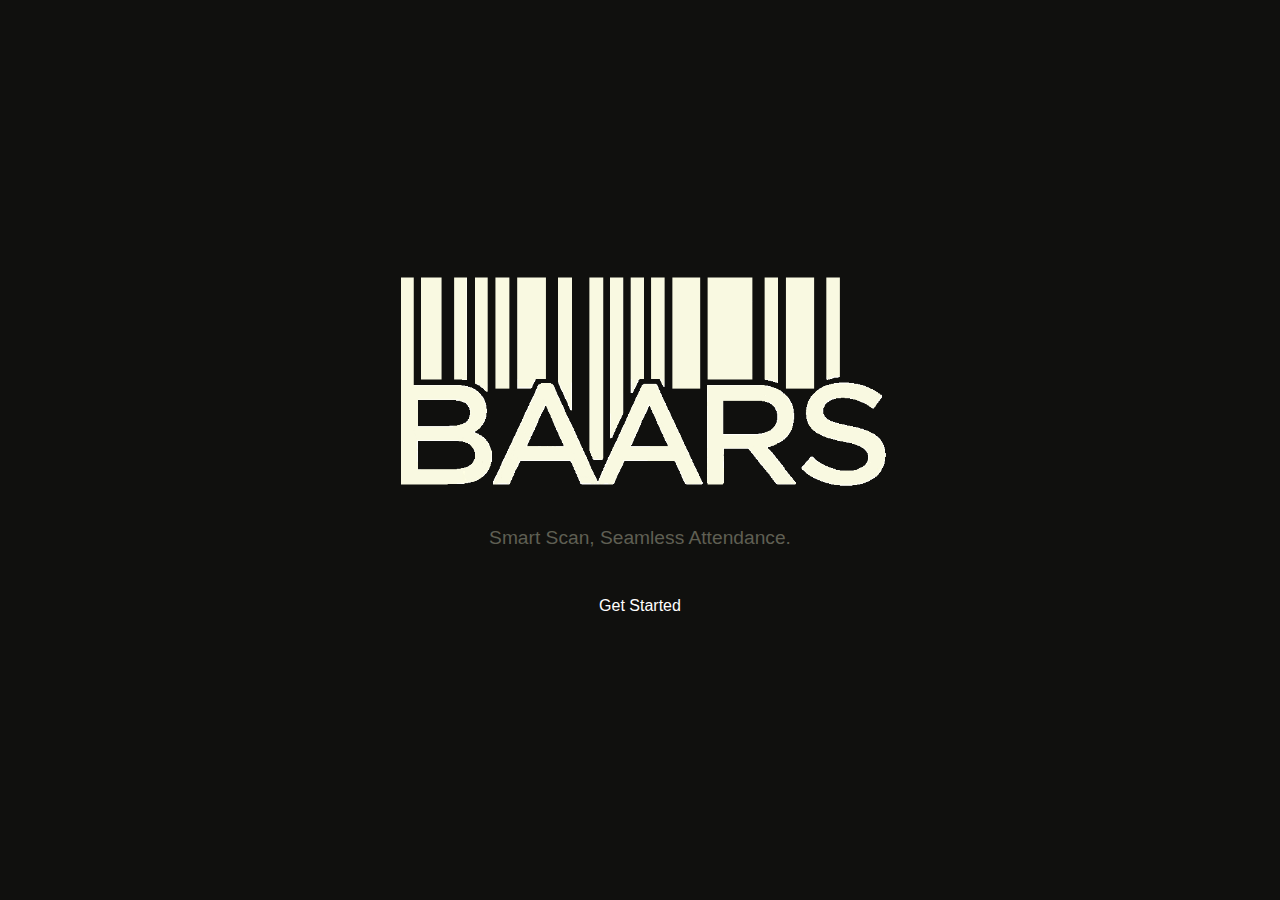
==== Website/index.html @ 1b1de349 "Initial commit: Added PWA project" ====
<!DOCTYPE html>
<html lang="en">
<head>
    <meta charset="UTF-8">
    <meta name="viewport" content="width=device-width, initial-scale=1.0">
    <title>BAARS</title>
    <link rel="stylesheet" href="styles/styles.css">
    <link rel="font" href="styles/satoshi.css">
</head>
<body>
    <div class="container">
        <img src="assets/logo.png" class="logo">
        <p>Smart Scan, Seamless Attendance.</p>
        <button id="get-started">Get Started</button>
    </div>
    <script src="button/script.js"></script>
</body>
</html>
---- Website/styles/styles.css ----
/* General Styles */
body {
    margin: 0;
    font-family: 'Satoshi-Variable', sans-serif;
    background-color: #10100e; /* Light background */
    color: #333; /* Dark text */
    display: flex;
    justify-content: center;
    align-items: center;
    height: 100vh; /* Full viewport height */
    text-align: center;
}

/* Container */
.container {
    max-width: 600px;
    padding: 20px;
}

/* Logo */
.logo {
    width: 500px; /* Adjust the size as needed */
    height: auto; /* Maintain aspect ratio */
    margin-bottom: 0.5rem; /* Space below the logo */
}

.logo {
    animation: fadeIn 1s ease-in-out;
}

@keyframes fadeIn {
    from { opacity: 0; }
    to { opacity: 1; }
}

/* Subtitle */
p {
    font-size: 1.2rem;
    color: #5f5f53; /* Gray color for the subtitle */
    margin-bottom: 2rem;
}

/* Get Started Button */
#get-started {
    padding: 1rem 2rem;
    font-size: 1rem;
    color: #fff;
    background-color: transparent; /* Blue background */
    border: none;
    border-radius: 5px;
    cursor: pointer;
    transition: background-color 0.3s;
}

#get-started:hover {
    background-color: #5f5f53; /* Darker blue on hover */
}
---- Website/styles/satoshi.css ----
/**
* @license
*
* Font Family: Satoshi
* Designed by: Deni Anggara
* URL: https://www.fontshare.com/fonts/satoshi
* © 2025 Indian Type Foundry
*
* Satoshi Light 
* Satoshi LightItalic 
* Satoshi Regular 
* Satoshi Italic 
* Satoshi Medium 
* Satoshi MediumItalic 
* Satoshi Bold 
* Satoshi BoldItalic 
* Satoshi Black 
* Satoshi BlackItalic 
* Satoshi Variable (Variable font)
* Satoshi VariableItalic (Variable font)

*
*/
@font-face {
  font-family: 'Satoshi-Light';
  src: url('../fonts/Satoshi-Light.woff2') format('woff2'),
       url('../fonts/Satoshi-Light.woff') format('woff'),
       url('../fonts/Satoshi-Light.ttf') format('truetype');
  font-weight: 300;
  font-display: swap;
  font-style: normal;
}
@font-face {
  font-family: 'Satoshi-LightItalic';
  src: url('../fonts/Satoshi-LightItalic.woff2') format('woff2'),
       url('../fonts/Satoshi-LightItalic.woff') format('woff'),
       url('../fonts/Satoshi-LightItalic.ttf') format('truetype');
  font-weight: 300;
  font-display: swap;
  font-style: italic;
}
@font-face {
  font-family: 'Satoshi-Regular';
  src: url('../fonts/Satoshi-Regular.woff2') format('woff2'),
       url('../fonts/Satoshi-Regular.woff') format('woff'),
       url('../fonts/Satoshi-Regular.ttf') format('truetype');
  font-weight: 400;
  font-display: swap;
  font-style: normal;
}
@font-face {
  font-family: 'Satoshi-Italic';
  src: url('../fonts/Satoshi-Italic.woff2') format('woff2'),
       url('../fonts/Satoshi-Italic.woff') format('woff'),
       url('../fonts/Satoshi-Italic.ttf') format('truetype');
  font-weight: 400;
  font-display: swap;
  font-style: italic;
}
@font-face {
  font-family: 'Satoshi-Medium';
  src: url('../fonts/Satoshi-Medium.woff2') format('woff2'),
       url('../fonts/Satoshi-Medium.woff') format('woff'),
       url('../fonts/Satoshi-Medium.ttf') format('truetype');
  font-weight: 500;
  font-display: swap;
  font-style: normal;
}
@font-face {
  font-family: 'Satoshi-MediumItalic';
  src: url('../fonts/Satoshi-MediumItalic.woff2') format('woff2'),
       url('../fonts/Satoshi-MediumItalic.woff') format('woff'),
       url('../fonts/Satoshi-MediumItalic.ttf') format('truetype');
  font-weight: 500;
  font-display: swap;
  font-style: italic;
}
@font-face {
  font-family: 'Satoshi-Bold';
  src: url('../fonts/Satoshi-Bold.woff2') format('woff2'),
       url('../fonts/Satoshi-Bold.woff') format('woff'),
       url('../fonts/Satoshi-Bold.ttf') format('truetype');
  font-weight: 700;
  font-display: swap;
  font-style: normal;
}
@font-face {
  font-family: 'Satoshi-BoldItalic';
  src: url('../fonts/Satoshi-BoldItalic.woff2') format('woff2'),
       url('../fonts/Satoshi-BoldItalic.woff') format('woff'),
       url('../fonts/Satoshi-BoldItalic.ttf') format('truetype');
  font-weight: 700;
  font-display: swap;
  font-style: italic;
}
@font-face {
  font-family: 'Satoshi-Black';
  src: url('../fonts/Satoshi-Black.woff2') format('woff2'),
       url('../fonts/Satoshi-Black.woff') format('woff'),
       url('../fonts/Satoshi-Black.ttf') format('truetype');
  font-weight: 900;
  font-display: swap;
  font-style: normal;
}
@font-face {
  font-family: 'Satoshi-BlackItalic';
  src: url('../fonts/Satoshi-BlackItalic.woff2') format('woff2'),
       url('../fonts/Satoshi-BlackItalic.woff') format('woff'),
       url('../fonts/Satoshi-BlackItalic.ttf') format('truetype');
  font-weight: 900;
  font-display: swap;
  font-style: italic;
}
/**
* This is a variable font
* You can control variable axes as shown below:
* font-variation-settings: wght 900.0;
*
* available axes:
'wght' (range from 300.0 to 900.0
*/
@font-face {
  font-family: 'Satoshi-Variable';
  src: url('../fonts/Satoshi-Variable.woff2') format('woff2'),
       url('../fonts/Satoshi-Variable.woff') format('woff'),
       url('../fonts/Satoshi-Variable.ttf') format('truetype');
  font-weight: 300 900;
  font-display: swap;
  font-style: normal;
}
/**
* This is a variable font
* You can control variable axes as shown below:
* font-variation-settings: wght 900.0;
*
* available axes:
'wght' (range from 300.0 to 900.0
*/
@font-face {
  font-family: 'Satoshi-VariableItalic';
  src: url('../fonts/Satoshi-VariableItalic.woff2') format('woff2'),
       url('../fonts/Satoshi-VariableItalic.woff') format('woff'),
       url('../fonts/Satoshi-VariableItalic.ttf') format('truetype');
  font-weight: 300 900;
  font-display: swap;
  font-style: italic;
}
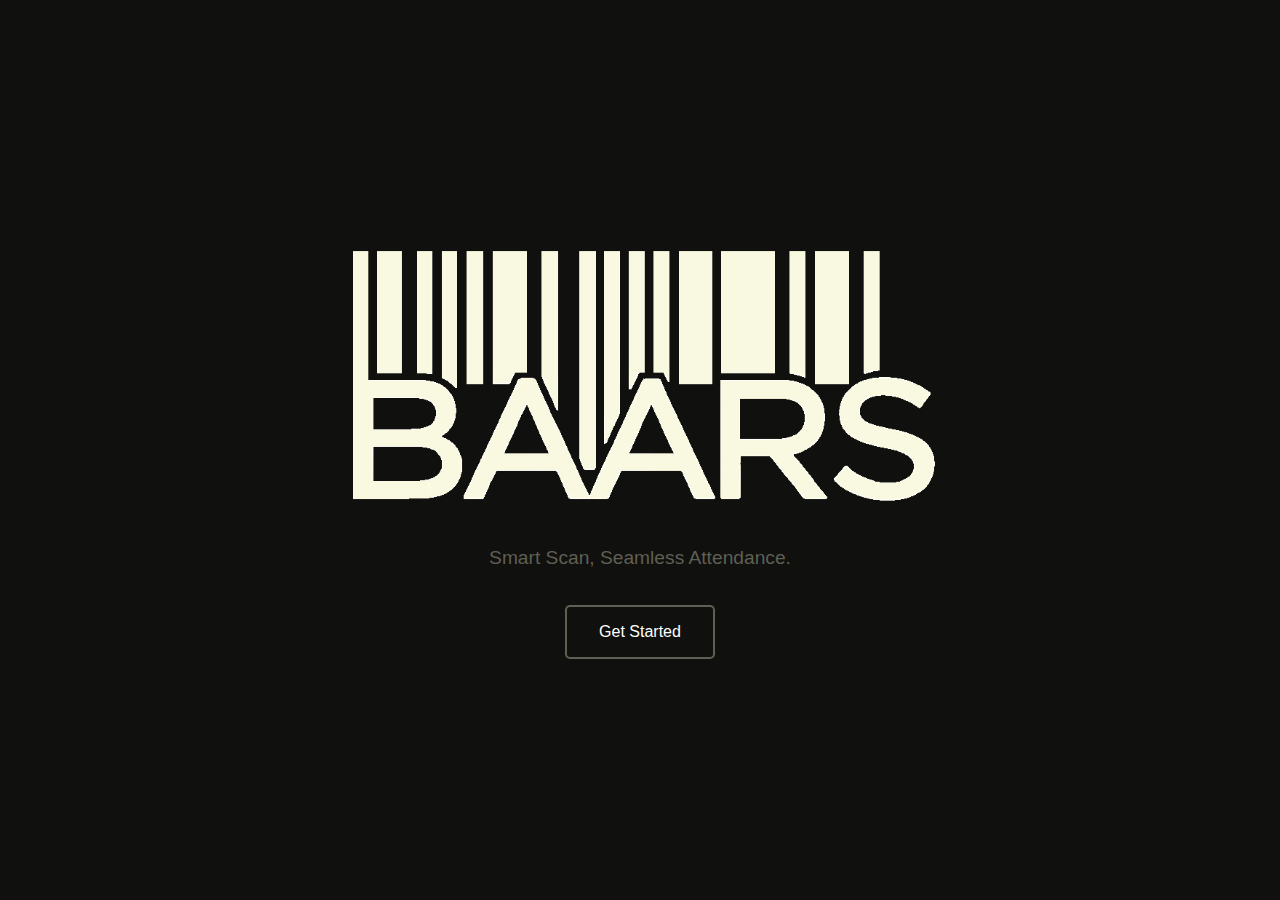
==== commit 47e231b5: "so i have updated the pwa details havent touched much still skeptical if it will work or not" ====
--- a/Website/index.html
+++ b/Website/index.html
@@ -6,6 +6,12 @@
     <title>BAARS</title>
     <link rel="stylesheet" href="styles/styles.css">
     <link rel="font" href="styles/satoshi.css">
+    <link rel="manifest" href="manifest.json">
+    <link rel="apple-touch-icon" sizes="180x180" href="/apple-touch-icon.png">
+    <link rel="icon" type="image/png" sizes="32x32" href="/favicon-32x32.png">
+    <link rel="icon" type="image/png" sizes="16x16" href="/favicon-16x16.png">
+    <link rel="mask-icon" href="/safari-pinned-tab.svg" color="#ffd700">
+    <meta name="msapplication-TileColor" content="#ffd700">
 </head>
 <body>
     <div class="container">
@@ -15,4 +21,4 @@
     </div>
     <script src="button/script.js"></script>
 </body>
-</html>+</html> --- a/Website/styles/styles.css
+++ b/Website/styles/styles.css
@@ -1,31 +1,32 @@
-
 /* General Styles */
 body {
     margin: 0;
     font-family: 'Satoshi-Variable', sans-serif;
-    background-color: #10100e; /* Light background */
-    color: #333; /* Dark text */
+    background-color: #10100e;
+    color: #333;
     display: flex;
     justify-content: center;
     align-items: center;
-    height: 100vh; /* Full viewport height */
+    min-height: 100vh;
     text-align: center;
+    padding: 20px;
+    box-sizing: border-box;
 }
 
 /* Container */
 .container {
+    width: 100%;
     max-width: 600px;
     padding: 20px;
+    box-sizing: border-box;
 }
 
 /* Logo */
 .logo {
-    width: 500px; /* Adjust the size as needed */
-    height: auto; /* Maintain aspect ratio */
-    margin-bottom: 0.5rem; /* Space below the logo */
-}
-
-.logo {
+    width: 100%;
+    max-width: 500px;
+    height: auto;
+    margin-bottom: 0.5rem;
     animation: fadeIn 1s ease-in-out;
 }
 
@@ -36,23 +37,82 @@
 
 /* Subtitle */
 p {
-    font-size: 1.2rem;
-    color: #5f5f53; /* Gray color for the subtitle */
+    font-size: clamp(1rem, 2.5vw, 1.2rem);
+    color: #5f5f53;
     margin-bottom: 2rem;
+    line-height: 1.5;
 }
 
 /* Get Started Button */
 #get-started {
-    padding: 1rem 2rem;
-    font-size: 1rem;
+    padding: clamp(0.8rem, 2vw, 1rem) clamp(1.5rem, 4vw, 2rem);
+    font-size: clamp(0.9rem, 2vw, 1rem);
     color: #fff;
-    background-color: transparent; /* Blue background */
-    border: none;
+    background-color: transparent;
+    border: 2px solid #5f5f53;
     border-radius: 5px;
     cursor: pointer;
-    transition: background-color 0.3s;
+    transition: all 0.3s ease;
+    width: fit-content;
+    min-width: 150px;
 }
 
 #get-started:hover {
-    background-color: #5f5f53; /* Darker blue on hover */
+    background-color: #5f5f53;
+    transform: translateY(-2px);
+}
+
+/* Media Queries */
+@media screen and (max-width: 768px) {
+    .container {
+        padding: 15px;
+    }
+    
+    .logo {
+        max-width: 400px;
+    }
+}
+
+@media screen and (max-width: 480px) {
+    body {
+        padding: 15px;
+    }
+
+    .container {
+        padding: 10px;
+    }
+    
+    .logo {
+        max-width: 300px;
+    }
+
+    p {
+        margin-bottom: 1.5rem;
+    }
+
+    #get-started {
+        width: 100%;
+        max-width: 200px;
+    }
+}
+
+@media screen and (max-width: 320px) {
+    .logo {
+        max-width: 250px;
+    }
+    
+    .container {
+        padding: 5px;
+    }
+}
+
+/* For larger screens */
+@media screen and (min-width: 1200px) {
+    .container {
+        max-width: 800px;
+    }
+    
+    .logo {
+        max-width: 600px;
+    }
 }